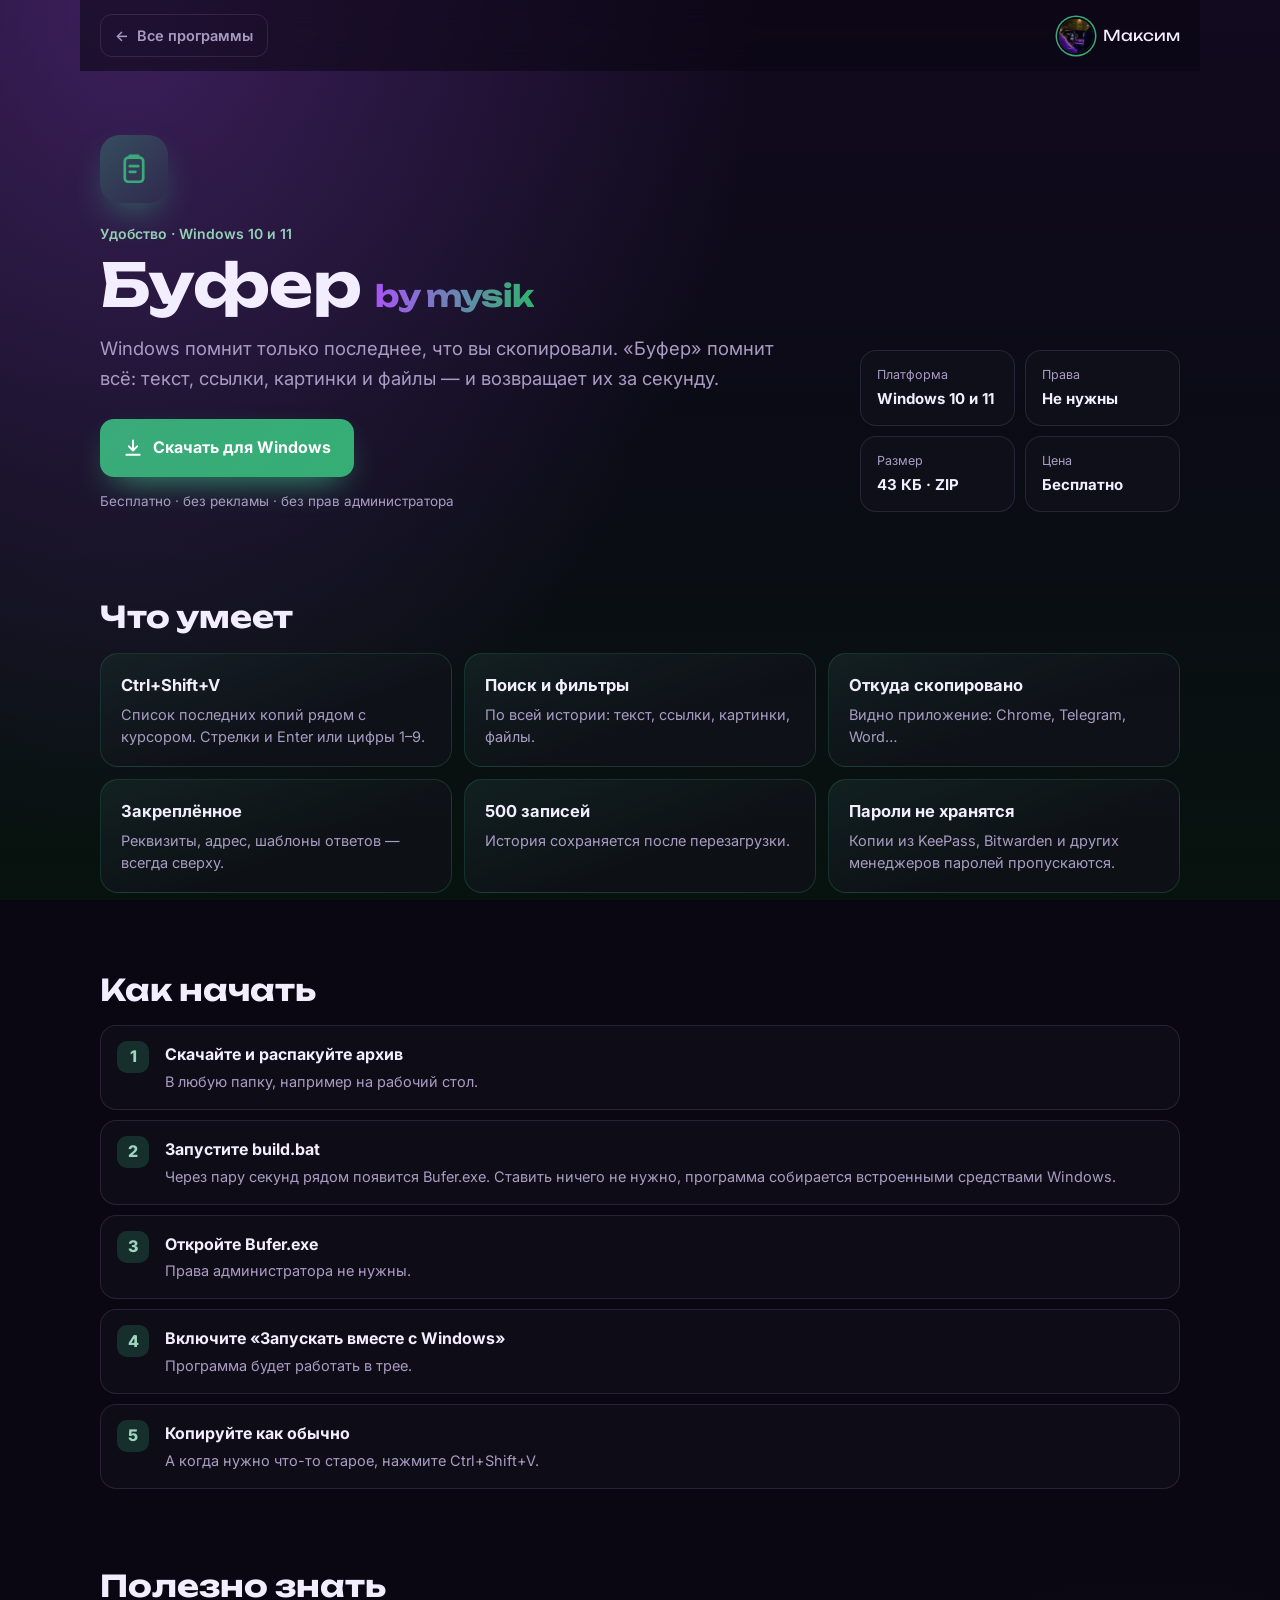
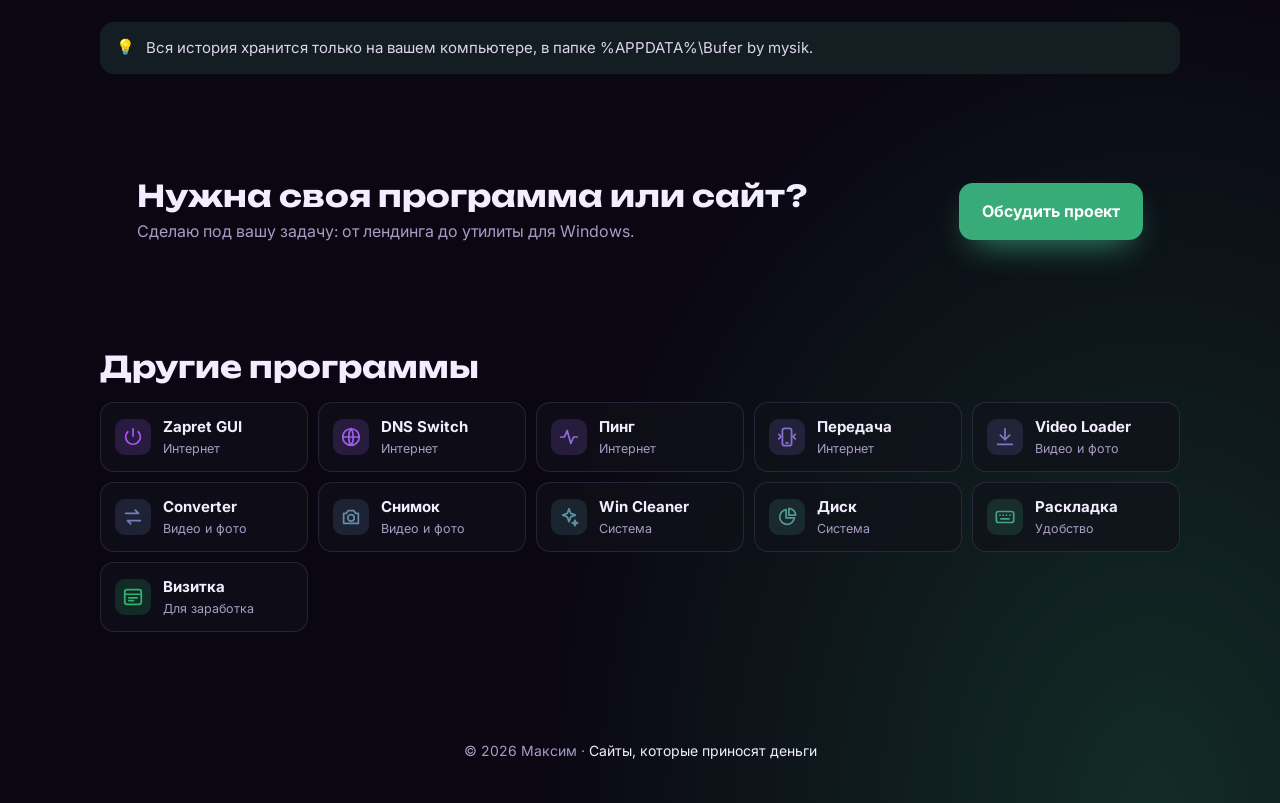
==== soft/bufer.html @ 5118eb62 "Раздел «Программы by mysik»: 12 программ, переход фиолетовый → зелёный, страницы и скачивание" ====
<!doctype html>
<html lang="ru">
<head>
  <meta charset="utf-8">
  <meta name="viewport" content="width=device-width, initial-scale=1, viewport-fit=cover">
  <title>Буфер by mysik — удобство, Windows 10 и 11</title>
  <meta name="description" content="Помнит всё, что вы копировали: текст, ссылки, картинки. Ctrl+Shift+V — и вставлено.">
  <meta name="theme-color" content="#0a0612">
  <meta property="og:title" content="Буфер by mysik">
  <meta property="og:description" content="Помнит всё, что вы копировали: текст, ссылки, картинки. Ctrl+Shift+V — и вставлено.">
  <link rel="icon" href="../img/avatar.jpg" type="image/jpeg">
  <link rel="preconnect" href="https://fonts.googleapis.com">
  <link rel="preconnect" href="https://fonts.gstatic.com" crossorigin>
  <link href="https://fonts.googleapis.com/css2?family=Unbounded:wght@500;700&family=Inter:wght@400;500;600;700&display=swap" rel="stylesheet">
  <link rel="stylesheet" href="soft.css?v=1">
</head>
<body style="--a:#3aaa7a">
  <header class="sp-nav">
    <a class="sp-back" href="../#programs"><span aria-hidden="true">←</span> Все программы</a>
    <a class="sp-brand" href="../"><img src="../img/avatar.jpg" alt="" width="34" height="34"><span>Максим</span></a>
  </header>

  <main class="sp">
    <section class="sp-hero">
      <div class="sp-hero__text">
        <span class="sp-ico"><svg class="" viewBox="0 0 24 24" aria-hidden="true"><rect x="5.5" y="4" width="13" height="17" rx="2.5"/><path d="M9 4V2.8h6V4M9 10h6M9 14h4"/></svg></span>
        <p class="sp-kicker">Удобство · Windows 10 и 11</p>
        <h1>Буфер <span>by mysik</span></h1>
        <p class="sp-lead">Windows помнит только последнее, что вы скопировали. «Буфер» помнит всё: текст, ссылки, картинки и файлы — и возвращает их за секунду.</p>
        <div class="sp-actions">
          <a class="sp-btn" href="files/Bufer.zip" download><svg class="" viewBox="0 0 24 24" aria-hidden="true"><path d="M12 3v12M7 10l5 5 5-5M4 20h16"/></svg>Скачать для Windows</a>
        </div>
        <p class="sp-note">Бесплатно · без рекламы · без прав администратора</p>
      </div>
      <dl class="sp-facts">
        <div><dt>Платформа</dt><dd>Windows 10 и 11</dd></div><div><dt>Права</dt><dd>Не нужны</dd></div><div><dt>Размер</dt><dd>43 КБ · ZIP</dd></div><div><dt>Цена</dt><dd>Бесплатно</dd></div>
      </dl>
    </section>

    <section class="sp-sec">
      <h2>Что умеет</h2>
      <div class="sp-feats">
        <article><h3>Ctrl+Shift+V</h3><p>Список последних копий рядом с курсором. Стрелки и Enter или цифры 1–9.</p></article><article><h3>Поиск и фильтры</h3><p>По всей истории: текст, ссылки, картинки, файлы.</p></article><article><h3>Откуда скопировано</h3><p>Видно приложение: Chrome, Telegram, Word…</p></article><article><h3>Закреплённое</h3><p>Реквизиты, адрес, шаблоны ответов — всегда сверху.</p></article><article><h3>500 записей</h3><p>История сохраняется после перезагрузки.</p></article><article><h3>Пароли не хранятся</h3><p>Копии из KeePass, Bitwarden и других менеджеров паролей пропускаются.</p></article>
      </div>
    </section>

    <section class="sp-sec">
      <h2>Как начать</h2>
      <ol class="sp-steps">
        <li><b>Скачайте и распакуйте архив</b><span>В любую папку, например на рабочий стол.</span></li><li><b>Запустите build.bat</b><span>Через пару секунд рядом появится Bufer.exe. Ставить ничего не нужно, программа собирается встроенными средствами Windows.</span></li><li><b>Откройте Bufer.exe</b><span>Права администратора не нужны.</span></li><li><b>Включите «Запускать вместе с Windows»</b><span>Программа будет работать в трее.</span></li><li><b>Копируйте как обычно</b><span>А когда нужно что-то старое, нажмите Ctrl+Shift+V.</span></li>
      </ol>
    </section>

    <section class="sp-sec">
      <h2>Полезно знать</h2>
      <ul class="sp-tips"><li>Вся история хранится только на вашем компьютере, в папке %APPDATA%\Bufer by mysik.</li></ul>
    </section>

    <section class="sp-cta">
      <div>
        <h2>Нужна своя программа или сайт?</h2>
        <p>Сделаю под вашу задачу: от лендинга до утилиты для Windows.</p>
      </div>
      <a class="sp-btn" href="../#order">Обсудить проект</a>
    </section>

    <section class="sp-sec">
      <h2>Другие программы</h2>
      <div class="sp-others">
        <a href="zapret.html" style="--a:#a855f7"><svg class="" viewBox="0 0 24 24" aria-hidden="true"><path d="M12 3v8M6.3 6.3a8 8 0 1 0 11.4 0"/></svg><span><b>Zapret GUI</b><small>Интернет</small></span></a><a href="dns-switch.html" style="--a:#9d5eeb"><svg class="" viewBox="0 0 24 24" aria-hidden="true"><circle cx="12" cy="12" r="9"/><path d="M3 12h18M12 3c3.2 3.6 3.2 14.4 0 18M12 3c-3.2 3.6-3.2 14.4 0 18"/></svg><span><b>DNS Switch</b><small>Интернет</small></span></a><a href="ping.html" style="--a:#9266de"><svg class="" viewBox="0 0 24 24" aria-hidden="true"><path d="M3 12h4l3-7 4 14 3-7h4"/></svg><span><b>Пинг</b><small>Интернет</small></span></a><a href="peredacha.html" style="--a:#876fd2"><svg class="" viewBox="0 0 24 24" aria-hidden="true"><rect x="7" y="2.5" width="10" height="19" rx="2.5"/><path d="M11 18.5h2M3 9l2.5 2.5L3 14M21 9l-2.5 2.5L21 14"/></svg><span><b>Передача</b><small>Интернет</small></span></a><a href="video-loader.html" style="--a:#7c77c5"><svg class="" viewBox="0 0 24 24" aria-hidden="true"><path d="M12 3v12M7 10l5 5 5-5M4 20h16"/></svg><span><b>Video Loader</b><small>Видео и фото</small></span></a><a href="converter.html" style="--a:#7180b9"><svg class="" viewBox="0 0 24 24" aria-hidden="true"><path d="M4 8h14l-3.5-3.5M20 16H6l3.5 3.5"/></svg><span><b>Converter</b><small>Видео и фото</small></span></a><a href="snimok.html" style="--a:#6688ac"><svg class="" viewBox="0 0 24 24" aria-hidden="true"><path d="M4 8h3l2-3h6l2 3h3v11H4z"/><circle cx="12" cy="13" r="3.5"/></svg><span><b>Снимок</b><small>Видео и фото</small></span></a><a href="win-cleaner.html" style="--a:#5b91a0"><svg class="" viewBox="0 0 24 24" aria-hidden="true"><path d="M12 3l1.9 5.1L19 10l-5.1 1.9L12 17l-1.9-5.1L5 10l5.1-1.9zM18.5 15.5l.8 2.2 2.2.8-2.2.8-.8 2.2-.8-2.2-2.2-.8 2.2-.8z"/></svg><span><b>Win Cleaner</b><small>Система</small></span></a><a href="disk.html" style="--a:#509993"><svg class="" viewBox="0 0 24 24" aria-hidden="true"><path d="M11 4a8 8 0 1 0 9 9h-9z"/><path d="M14 2.5a8 8 0 0 1 7.5 7.5H14z"/></svg><span><b>Диск</b><small>Система</small></span></a><a href="raskladka.html" style="--a:#45a287"><svg class="" viewBox="0 0 24 24" aria-hidden="true"><rect x="2.5" y="6" width="19" height="12" rx="2.5"/><path d="M6.5 10h.01M10 10h.01M13.5 10h.01M17.5 10h.01M7.5 14h9"/></svg><span><b>Раскладка</b><small>Удобство</small></span></a><a href="vizitka.html" style="--a:#2fb36e"><svg class="" viewBox="0 0 24 24" aria-hidden="true"><rect x="3" y="4" width="18" height="16" rx="2.5"/><path d="M3 9h18M7.5 13h9M7.5 16h5"/></svg><span><b>Визитка</b><small>Для заработка</small></span></a>
      </div>
    </section>
  </main>

  <footer class="sp-foot">© <span id="y">2026</span> Максим · <a href="../">Сайты, которые приносят деньги</a></footer>
  <script>document.getElementById('y').textContent = new Date().getFullYear();</script>
</body>
</html>
---- soft/soft.css ----
html { -webkit-text-size-adjust: 100%; text-size-adjust: 100%; scroll-behavior: smooth; }
/* Страницы программ: фон из фиолетового в зелёный, акцент --a у каждой программы свой. */
:root {
  --bg: #0a0612; --text: #f3eeff; --muted: #a99cc4; --border: rgba(196, 160, 255, 0.14);
  --surface: rgba(255, 255, 255, 0.04); --v: #a855f7; --z: #2fb36e;
  --font-display: Unbounded, Inter, system-ui, sans-serif;
  color-scheme: dark;
}
*, *::before, *::after { box-sizing: border-box; }
body {
  margin: 0; min-height: 100vh; color: var(--text); font: 16px/1.6 Inter, system-ui, -apple-system, sans-serif; -webkit-font-smoothing: antialiased; overflow-x: clip;
  background:
    radial-gradient(70% 50% at 10% 0%, rgba(168, 85, 247, 0.28), transparent 70%),
    radial-gradient(70% 50% at 90% 100%, rgba(47, 179, 110, 0.22), transparent 70%),
    linear-gradient(180deg, #120a1f 0%, #0b0b16 45%, #07130e 100%) fixed,
    var(--bg);
}
a { color: inherit; text-decoration: none; }
h1, h2, h3 { margin: 0; }

.sp-nav { position: sticky; top: 0; z-index: 5; display: flex; justify-content: space-between; align-items: center; gap: 12px; max-width: 1120px; margin: 0 auto; padding: 14px 20px; backdrop-filter: blur(14px); -webkit-backdrop-filter: blur(14px); background: rgba(10, 6, 18, 0.55); }
.sp-back { display: inline-flex; align-items: center; gap: 8px; padding: 9px 14px; border: 1px solid var(--border); border-radius: 12px; color: var(--muted); font-weight: 600; font-size: 14.5px; transition: color 0.15s, border-color 0.15s; }
.sp-back:hover { color: var(--text); border-color: color-mix(in srgb, var(--a) 60%, transparent); }
.sp-brand { display: flex; align-items: center; gap: 10px; font-family: var(--font-display); font-size: 15px; }
.sp-brand img { border-radius: 50%; object-fit: cover; box-shadow: 0 0 0 2px var(--bg), 0 0 0 3.5px var(--a); }

.sp { max-width: 1120px; margin: 0 auto; padding: 0 20px 40px; }
.sp-hero { display: grid; gap: 28px; align-items: end; padding: clamp(28px, 6vw, 64px) 0 clamp(28px, 5vw, 48px); }
@media (min-width: 900px) { .sp-hero { grid-template-columns: minmax(0, 1fr) 320px; } }
.sp-ico { display: grid; place-items: center; width: 68px; height: 68px; border-radius: 20px; background: linear-gradient(135deg, color-mix(in srgb, var(--a) 35%, transparent), color-mix(in srgb, var(--a) 10%, transparent)); color: var(--a); box-shadow: 0 16px 40px -16px var(--a); }
.sp-ico svg, .sp-btn svg, .sp-others svg { fill: none; stroke: currentColor; stroke-width: 1.9; stroke-linecap: round; stroke-linejoin: round; }
.sp-ico svg { width: 34px; height: 34px; }
.sp-kicker { margin: 20px 0 8px; color: color-mix(in srgb, var(--a) 55%, #fff); font-weight: 600; font-size: 14px; }
.sp-hero h1 { font-family: var(--font-display); font-size: clamp(34px, 7vw, 60px); line-height: 1.04; letter-spacing: -0.01em; overflow-wrap: anywhere; }
.sp-hero h1 span { font-size: 0.5em; background: linear-gradient(90deg, var(--v), var(--z)); -webkit-background-clip: text; background-clip: text; color: transparent; white-space: nowrap; }
.sp-lead { max-width: 58ch; margin: 18px 0 26px; color: var(--muted); font-size: clamp(16px, 2vw, 18.5px); }
.sp-actions { display: flex; flex-wrap: wrap; gap: 10px; }
.sp-btn { display: inline-flex; align-items: center; justify-content: center; gap: 10px; padding: 15px 22px; border-radius: 14px; border: 1px solid transparent; background: linear-gradient(135deg, var(--a), color-mix(in srgb, var(--a) 55%, var(--z))); color: #fff; font-weight: 700; box-shadow: 0 14px 34px -14px var(--a); transition: transform 0.15s, filter 0.15s; }
.sp-btn:hover { transform: translateY(-2px); filter: brightness(1.1); }
.sp-btn svg { width: 20px; height: 20px; stroke-width: 2.3; }
.sp-btn--ghost { background: var(--surface); border-color: color-mix(in srgb, var(--a) 45%, transparent); color: color-mix(in srgb, var(--a) 40%, #fff); box-shadow: none; }
.sp-note { margin: 14px 0 0; color: var(--muted); font-size: 13.5px; }
@media (max-width: 520px) { .sp-actions .sp-btn { flex: 1 1 100%; } }

.sp-facts { display: grid; grid-template-columns: 1fr 1fr; gap: 10px; margin: 0; }
.sp-facts div { padding: 14px 16px; border: 1px solid var(--border); border-radius: 16px; background: rgba(17, 18, 26, 0.7); }
.sp-facts dt { color: var(--muted); font-size: 12.5px; }
.sp-facts dd { margin: 2px 0 0; font-weight: 700; font-size: 15px; }

.sp-sec { padding: clamp(24px, 4vw, 40px) 0; }
.sp-sec h2, .sp-cta h2 { margin-bottom: 18px; font-family: var(--font-display); font-size: clamp(22px, 3.6vw, 30px); line-height: 1.15; }
.sp-feats { display: grid; gap: 12px; grid-template-columns: repeat(auto-fill, minmax(min(100%, 300px), 1fr)); }
.sp-feats article { padding: 18px 20px; border: 1px solid color-mix(in srgb, var(--a) 22%, transparent); border-radius: 18px; background: linear-gradient(160deg, color-mix(in srgb, var(--a) 10%, transparent), transparent 60%), rgba(17, 18, 26, 0.75); }
.sp-feats h3 { margin-bottom: 6px; font-size: 16.5px; }
.sp-feats p { margin: 0; color: var(--muted); font-size: 14.5px; line-height: 1.5; }

.sp-steps { display: grid; gap: 10px; margin: 0; padding: 0; list-style: none; counter-reset: s; }
.sp-steps li { counter-increment: s; position: relative; display: grid; gap: 2px; padding: 16px 18px 16px 64px; border: 1px solid var(--border); border-radius: 16px; background: rgba(17, 18, 26, 0.7); }
.sp-steps li::before { content: counter(s); position: absolute; left: 16px; top: 15px; display: grid; place-items: center; width: 32px; height: 32px; border-radius: 10px; background: color-mix(in srgb, var(--a) 22%, transparent); color: color-mix(in srgb, var(--a) 50%, #fff); font-weight: 800; }
.sp-steps span { color: var(--muted); font-size: 14.5px; }

.sp-tips { display: grid; gap: 10px; margin: 0; padding: 0; list-style: none; }
.sp-tips li { position: relative; padding: 14px 18px 14px 46px; border-radius: 14px; background: color-mix(in srgb, var(--a) 9%, rgba(17, 18, 26, 0.8)); color: #ddd5ee; font-size: 15px; }
.sp-tips li::before { content: '💡'; position: absolute; left: 16px; top: 13px; }

.sp-cta { display: flex; flex-wrap: wrap; justify-content: space-between; align-items: center; gap: 18px; margin: clamp(16px, 3vw, 28px) 0; padding: clamp(22px, 4vw, 36px); border-radius: 24px; border: 1px solid transparent;
  background: #11121a padding-box, linear-gradient(135deg, rgba(168, 85, 247, 0.7), rgba(47, 179, 110, 0.7)) border-box; }
.sp-cta h2 { margin-bottom: 6px; }
.sp-cta p { margin: 0; color: var(--muted); }

.sp-others { display: grid; gap: 10px; grid-template-columns: repeat(auto-fill, minmax(min(100%, 200px), 1fr)); }
.sp-others a { display: flex; align-items: center; gap: 12px; min-width: 0; padding: 12px 14px; border: 1px solid var(--border); border-radius: 14px; background: rgba(17, 18, 26, 0.7); transition: border-color 0.15s, transform 0.15s; }
.sp-others a:hover { border-color: color-mix(in srgb, var(--a) 60%, transparent); transform: translateY(-2px); }
.sp-others svg { flex: none; width: 36px; height: 36px; padding: 7px; border-radius: 10px; background: color-mix(in srgb, var(--a) 18%, transparent); color: var(--a); }
.sp-others span { display: grid; min-width: 0; }
.sp-others b { font-size: 15px; }
.sp-others small { color: var(--muted); font-size: 12.5px; }

.sp-foot { padding: 28px 20px 40px; text-align: center; color: var(--muted); font-size: 14px; }
.sp-foot a { color: var(--text); }
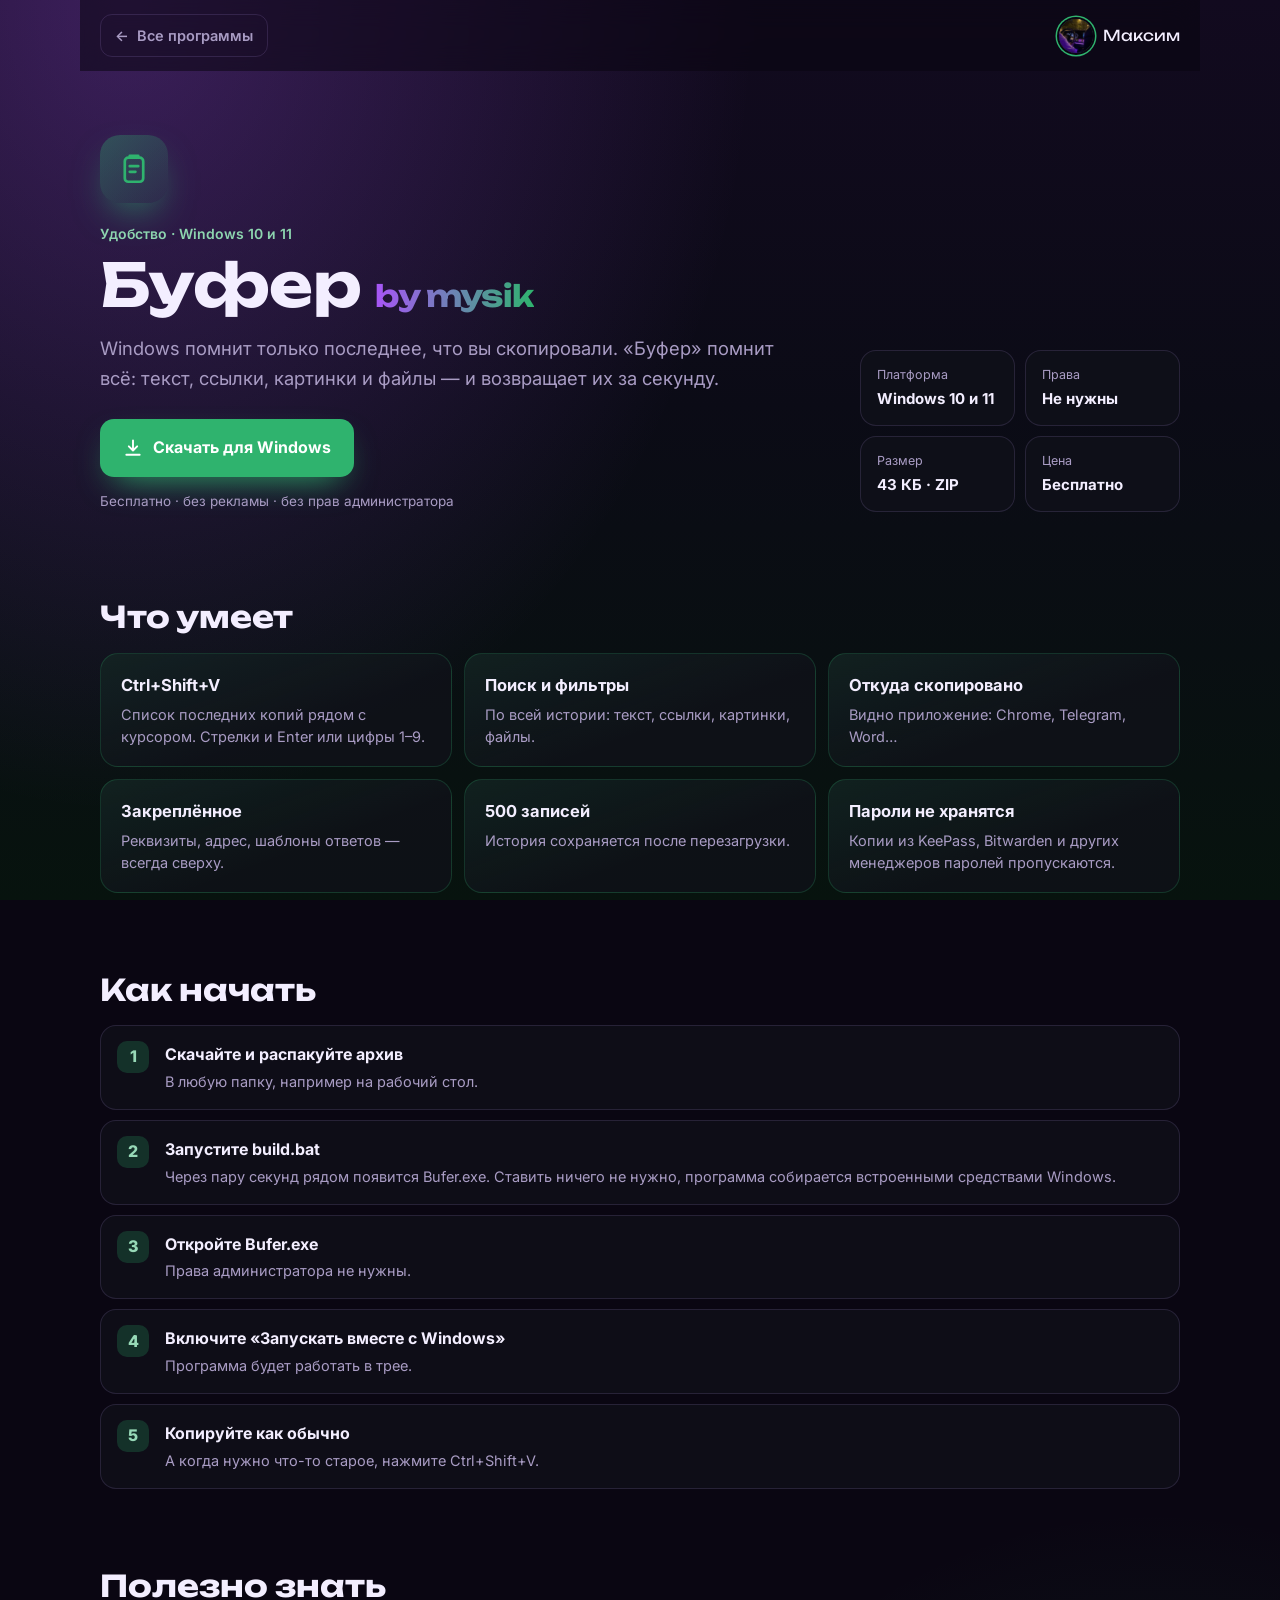
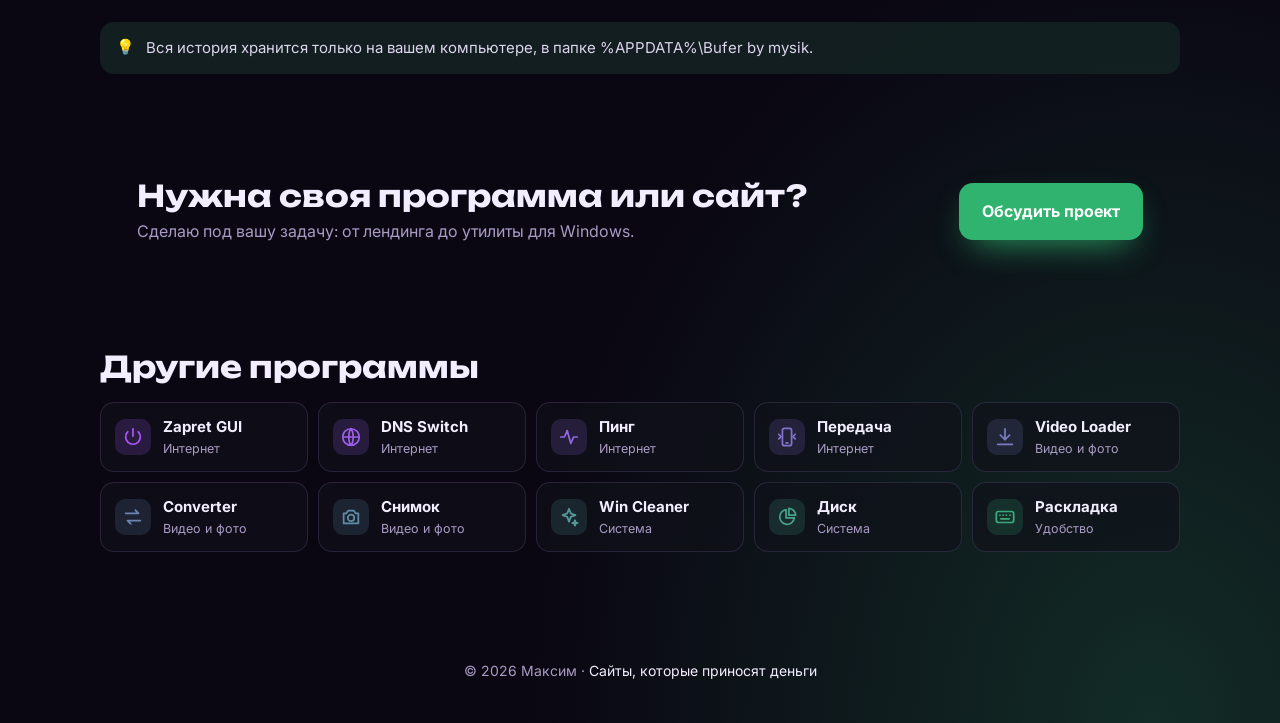
==== commit f5546c16: "Убрал «Визитку» из портфолио" ====
--- a/soft/bufer.html
+++ b/soft/bufer.html
@@ -14,7 +14,7 @@
   <link href="https://fonts.googleapis.com/css2?family=Unbounded:wght@500;700&family=Inter:wght@400;500;600;700&display=swap" rel="stylesheet">
   <link rel="stylesheet" href="soft.css?v=1">
 </head>
-<body style="--a:#3aaa7a">
+<body style="--a:#2fb36e">
   <header class="sp-nav">
     <a class="sp-back" href="../#programs"><span aria-hidden="true">←</span> Все программы</a>
     <a class="sp-brand" href="../"><img src="../img/avatar.jpg" alt="" width="34" height="34"><span>Максим</span></a>
@@ -67,7 +67,7 @@
     <section class="sp-sec">
       <h2>Другие программы</h2>
       <div class="sp-others">
-        <a href="zapret.html" style="--a:#a855f7"><svg class="" viewBox="0 0 24 24" aria-hidden="true"><path d="M12 3v8M6.3 6.3a8 8 0 1 0 11.4 0"/></svg><span><b>Zapret GUI</b><small>Интернет</small></span></a><a href="dns-switch.html" style="--a:#9d5eeb"><svg class="" viewBox="0 0 24 24" aria-hidden="true"><circle cx="12" cy="12" r="9"/><path d="M3 12h18M12 3c3.2 3.6 3.2 14.4 0 18M12 3c-3.2 3.6-3.2 14.4 0 18"/></svg><span><b>DNS Switch</b><small>Интернет</small></span></a><a href="ping.html" style="--a:#9266de"><svg class="" viewBox="0 0 24 24" aria-hidden="true"><path d="M3 12h4l3-7 4 14 3-7h4"/></svg><span><b>Пинг</b><small>Интернет</small></span></a><a href="peredacha.html" style="--a:#876fd2"><svg class="" viewBox="0 0 24 24" aria-hidden="true"><rect x="7" y="2.5" width="10" height="19" rx="2.5"/><path d="M11 18.5h2M3 9l2.5 2.5L3 14M21 9l-2.5 2.5L21 14"/></svg><span><b>Передача</b><small>Интернет</small></span></a><a href="video-loader.html" style="--a:#7c77c5"><svg class="" viewBox="0 0 24 24" aria-hidden="true"><path d="M12 3v12M7 10l5 5 5-5M4 20h16"/></svg><span><b>Video Loader</b><small>Видео и фото</small></span></a><a href="converter.html" style="--a:#7180b9"><svg class="" viewBox="0 0 24 24" aria-hidden="true"><path d="M4 8h14l-3.5-3.5M20 16H6l3.5 3.5"/></svg><span><b>Converter</b><small>Видео и фото</small></span></a><a href="snimok.html" style="--a:#6688ac"><svg class="" viewBox="0 0 24 24" aria-hidden="true"><path d="M4 8h3l2-3h6l2 3h3v11H4z"/><circle cx="12" cy="13" r="3.5"/></svg><span><b>Снимок</b><small>Видео и фото</small></span></a><a href="win-cleaner.html" style="--a:#5b91a0"><svg class="" viewBox="0 0 24 24" aria-hidden="true"><path d="M12 3l1.9 5.1L19 10l-5.1 1.9L12 17l-1.9-5.1L5 10l5.1-1.9zM18.5 15.5l.8 2.2 2.2.8-2.2.8-.8 2.2-.8-2.2-2.2-.8 2.2-.8z"/></svg><span><b>Win Cleaner</b><small>Система</small></span></a><a href="disk.html" style="--a:#509993"><svg class="" viewBox="0 0 24 24" aria-hidden="true"><path d="M11 4a8 8 0 1 0 9 9h-9z"/><path d="M14 2.5a8 8 0 0 1 7.5 7.5H14z"/></svg><span><b>Диск</b><small>Система</small></span></a><a href="raskladka.html" style="--a:#45a287"><svg class="" viewBox="0 0 24 24" aria-hidden="true"><rect x="2.5" y="6" width="19" height="12" rx="2.5"/><path d="M6.5 10h.01M10 10h.01M13.5 10h.01M17.5 10h.01M7.5 14h9"/></svg><span><b>Раскладка</b><small>Удобство</small></span></a><a href="vizitka.html" style="--a:#2fb36e"><svg class="" viewBox="0 0 24 24" aria-hidden="true"><rect x="3" y="4" width="18" height="16" rx="2.5"/><path d="M3 9h18M7.5 13h9M7.5 16h5"/></svg><span><b>Визитка</b><small>Для заработка</small></span></a>
+        <a href="zapret.html" style="--a:#a855f7"><svg class="" viewBox="0 0 24 24" aria-hidden="true"><path d="M12 3v8M6.3 6.3a8 8 0 1 0 11.4 0"/></svg><span><b>Zapret GUI</b><small>Интернет</small></span></a><a href="dns-switch.html" style="--a:#9c5ee9"><svg class="" viewBox="0 0 24 24" aria-hidden="true"><circle cx="12" cy="12" r="9"/><path d="M3 12h18M12 3c3.2 3.6 3.2 14.4 0 18M12 3c-3.2 3.6-3.2 14.4 0 18"/></svg><span><b>DNS Switch</b><small>Интернет</small></span></a><a href="ping.html" style="--a:#9068dc"><svg class="" viewBox="0 0 24 24" aria-hidden="true"><path d="M3 12h4l3-7 4 14 3-7h4"/></svg><span><b>Пинг</b><small>Интернет</small></span></a><a href="peredacha.html" style="--a:#8471ce"><svg class="" viewBox="0 0 24 24" aria-hidden="true"><rect x="7" y="2.5" width="10" height="19" rx="2.5"/><path d="M11 18.5h2M3 9l2.5 2.5L3 14M21 9l-2.5 2.5L21 14"/></svg><span><b>Передача</b><small>Интернет</small></span></a><a href="video-loader.html" style="--a:#787bc0"><svg class="" viewBox="0 0 24 24" aria-hidden="true"><path d="M12 3v12M7 10l5 5 5-5M4 20h16"/></svg><span><b>Video Loader</b><small>Видео и фото</small></span></a><a href="converter.html" style="--a:#6c84b2"><svg class="" viewBox="0 0 24 24" aria-hidden="true"><path d="M4 8h14l-3.5-3.5M20 16H6l3.5 3.5"/></svg><span><b>Converter</b><small>Видео и фото</small></span></a><a href="snimok.html" style="--a:#5f8da5"><svg class="" viewBox="0 0 24 24" aria-hidden="true"><path d="M4 8h3l2-3h6l2 3h3v11H4z"/><circle cx="12" cy="13" r="3.5"/></svg><span><b>Снимок</b><small>Видео и фото</small></span></a><a href="win-cleaner.html" style="--a:#539797"><svg class="" viewBox="0 0 24 24" aria-hidden="true"><path d="M12 3l1.9 5.1L19 10l-5.1 1.9L12 17l-1.9-5.1L5 10l5.1-1.9zM18.5 15.5l.8 2.2 2.2.8-2.2.8-.8 2.2-.8-2.2-2.2-.8 2.2-.8z"/></svg><span><b>Win Cleaner</b><small>Система</small></span></a><a href="disk.html" style="--a:#47a089"><svg class="" viewBox="0 0 24 24" aria-hidden="true"><path d="M11 4a8 8 0 1 0 9 9h-9z"/><path d="M14 2.5a8 8 0 0 1 7.5 7.5H14z"/></svg><span><b>Диск</b><small>Система</small></span></a><a href="raskladka.html" style="--a:#3baa7c"><svg class="" viewBox="0 0 24 24" aria-hidden="true"><rect x="2.5" y="6" width="19" height="12" rx="2.5"/><path d="M6.5 10h.01M10 10h.01M13.5 10h.01M17.5 10h.01M7.5 14h9"/></svg><span><b>Раскладка</b><small>Удобство</small></span></a>
       </div>
     </section>
   </main>
